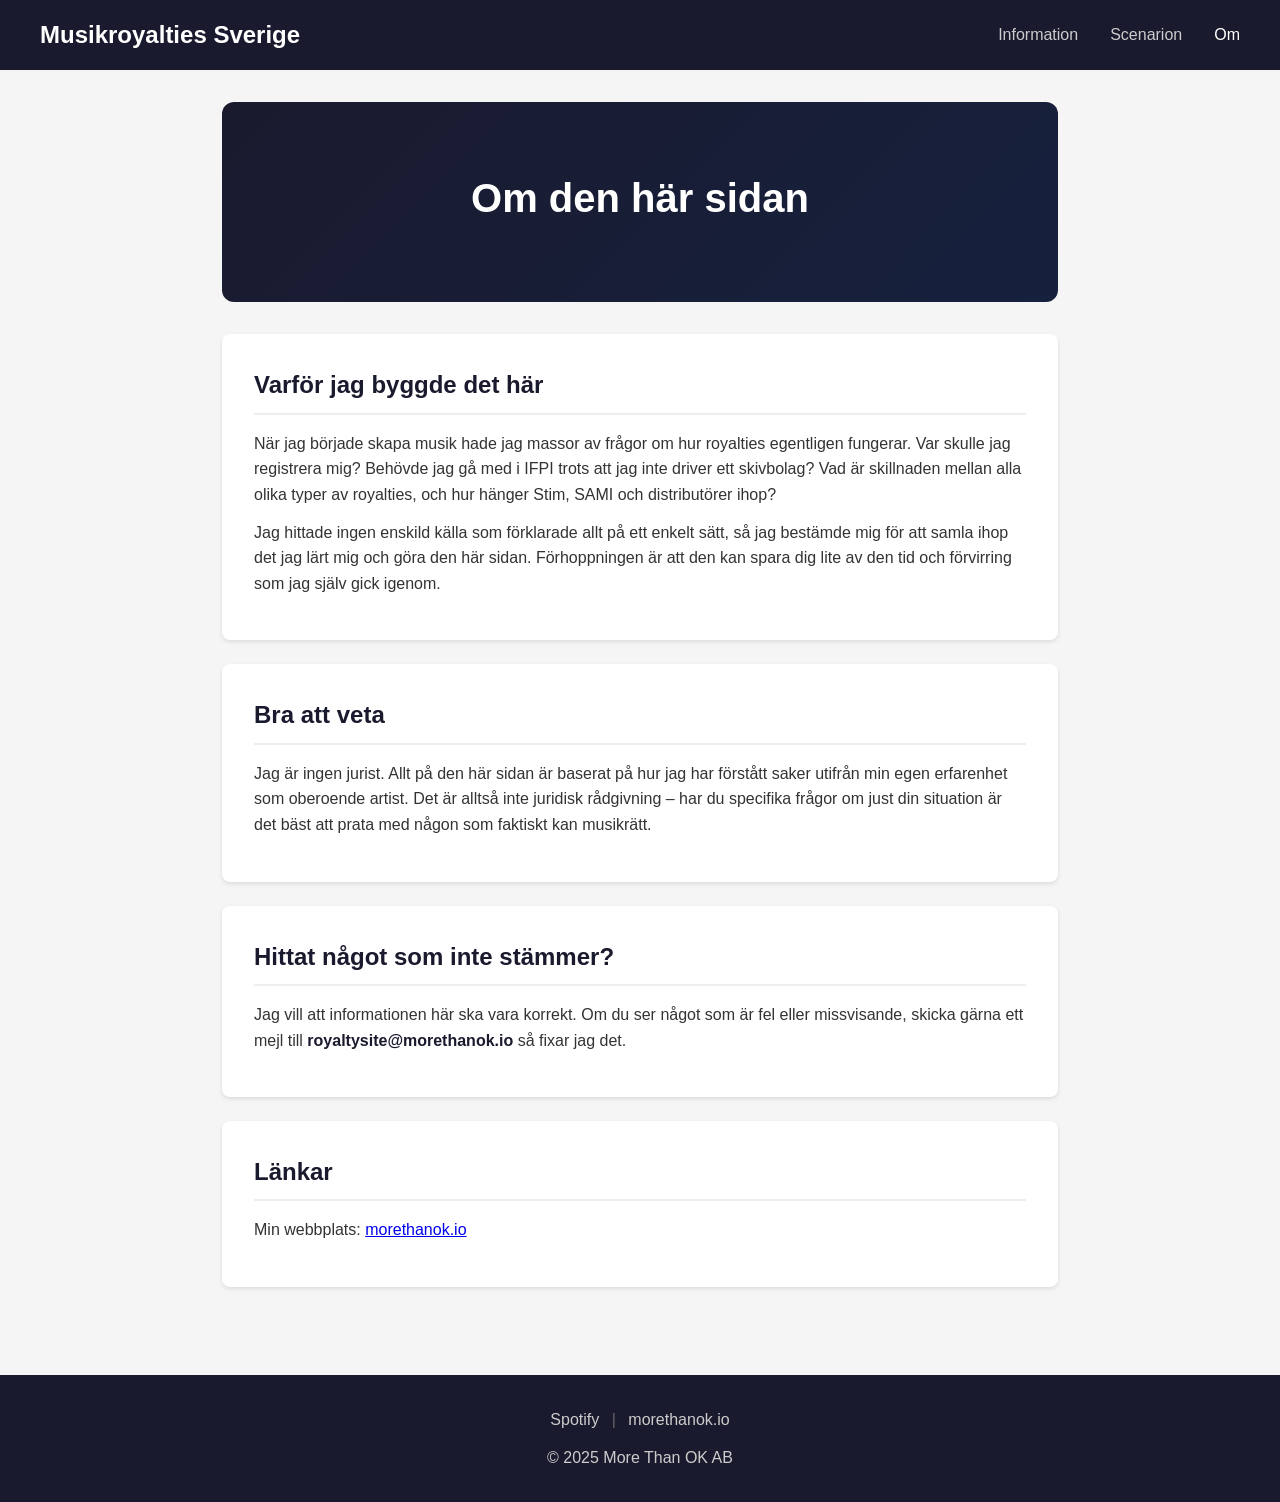
==== about.html @ b242a43a "Update copyright holder to More Than OK AB Replace "Musikroyalties Sverige" with "More Than OK AB" i" ====
<!DOCTYPE html>
<html lang="sv">
<head>
    <meta charset="UTF-8">
    <meta name="viewport" content="width=device-width, initial-scale=1.0">
    <title>Om - Musikroyalties i Sverige</title>
    <link rel="stylesheet" href="css/styles.css">
</head>
<body>
    <header>
        <nav>
            <div class="logo">Musikroyalties Sverige</div>
            <ul class="nav-links">
                <li><a href="index.html">Information</a></li>
                <li><a href="scenarios.html">Scenarion</a></li>
                <li><a href="about.html" class="active">Om</a></li>
            </ul>
        </nav>
    </header>

    <main>
        <section class="hero">
            <h1>Om den här sidan</h1>
        </section>

        <section class="content-section">
            <h2>Varför jag byggde det här</h2>
            <p>När jag började skapa musik hade jag massor av frågor om hur royalties egentligen fungerar. Var skulle jag registrera mig? Behövde jag gå med i IFPI trots att jag inte driver ett skivbolag? Vad är skillnaden mellan alla olika typer av royalties, och hur hänger Stim, SAMI och distributörer ihop?</p>
            <p>Jag hittade ingen enskild källa som förklarade allt på ett enkelt sätt, så jag bestämde mig för att samla ihop det jag lärt mig och göra den här sidan. Förhoppningen är att den kan spara dig lite av den tid och förvirring som jag själv gick igenom.</p>
        </section>

        <section class="content-section">
            <h2>Bra att veta</h2>
            <p>Jag är ingen jurist. Allt på den här sidan är baserat på hur jag har förstått saker utifrån min egen erfarenhet som oberoende artist. Det är alltså inte juridisk rådgivning &ndash; har du specifika frågor om just din situation är det bäst att prata med någon som faktiskt kan musikrätt.</p>
        </section>

        <section class="content-section">
            <h2>Hittat något som inte stämmer?</h2>
            <p>Jag vill att informationen här ska vara korrekt. Om du ser något som är fel eller missvisande, skicka gärna ett mejl till <strong>royaltysite<!---->@morethanok.io</strong> så fixar jag det.</p>
        </section>

        <section class="content-section">
            <h2>Länkar</h2>
            <p>Min webbplats: <a href="https://morethanok.io" target="_blank" rel="noopener">morethanok.io</a></p>
        </section>
    </main>

    <footer>
        <div class="footer-links">
            <a href="https://open.spotify.com/artist/PLACEHOLDER" target="_blank" rel="noopener">Spotify</a>
            <span class="footer-sep">|</span>
            <a href="https://morethanok.io" target="_blank" rel="noopener">morethanok.io</a>
        </div>
        <p>&copy; 2025 More Than OK AB</p>
    </footer>
</body>
</html>
---- css/styles.css ----
* {
    margin: 0;
    padding: 0;
    box-sizing: border-box;
}

body {
    font-family: -apple-system, BlinkMacSystemFont, 'Segoe UI', Roboto, Oxygen, Ubuntu, sans-serif;
    line-height: 1.6;
    color: #333;
    background: #f5f5f5;
}

header {
    background: #1a1a2e;
    padding: 1rem 2rem;
    position: sticky;
    top: 0;
    z-index: 100;
}

nav {
    max-width: 1200px;
    margin: 0 auto;
    display: flex;
    justify-content: space-between;
    align-items: center;
}

.logo {
    color: #fff;
    font-size: 1.5rem;
    font-weight: bold;
}

.nav-links {
    list-style: none;
    display: flex;
    gap: 2rem;
}

.nav-links a {
    color: #ccc;
    text-decoration: none;
    transition: color 0.3s;
}

.nav-links a:hover,
.nav-links a.active {
    color: #fff;
}

main {
    max-width: 900px;
    margin: 0 auto;
    padding: 2rem;
}

main:has(.toc-layout) {
    max-width: 1140px;
}

.hero {
    text-align: center;
    padding: 4rem 2rem;
    background: linear-gradient(135deg, #1a1a2e, #16213e);
    color: #fff;
    border-radius: 12px;
    margin-bottom: 2rem;
}

.hero h1 {
    font-size: 2.5rem;
    margin-bottom: 0.5rem;
}

.hero-cta {
    display: inline-block;
    margin-top: 1.5rem;
    padding: 0.75rem 2rem;
    background: #fff;
    color: #1a1a2e;
    text-decoration: none;
    font-weight: 600;
    font-size: 1.1rem;
    border-radius: 8px;
    transition: background 0.3s, transform 0.2s;
}

.hero-cta:hover {
    background: #e0e0e0;
    transform: translateY(-2px);
}

/* TOC layout */
.toc-layout {
    display: grid;
    grid-template-columns: 200px 1fr;
    gap: 2rem;
}

.toc-sidebar {
    position: sticky;
    top: 80px;
    align-self: start;
    max-height: calc(100vh - 100px);
    overflow-y: auto;
}

.toc-sidebar ul {
    list-style: none;
    display: flex;
    flex-direction: column;
    gap: 0.25rem;
}

.toc-sidebar a {
    display: block;
    padding: 0.4rem 0.75rem;
    color: #666;
    text-decoration: none;
    font-size: 0.85rem;
    border-left: 3px solid transparent;
    transition: color 0.2s, border-color 0.2s;
}

.toc-sidebar a:hover {
    color: #1a1a2e;
}

.toc-sidebar a.active {
    color: #1a1a2e;
    font-weight: 600;
    border-left-color: #1a1a2e;
}

.content-section {
    background: #fff;
    padding: 2rem;
    margin-bottom: 1.5rem;
    border-radius: 8px;
    box-shadow: 0 2px 4px rgba(0,0,0,0.1);
    scroll-margin-top: 80px;
}

.content-section h2 {
    color: #1a1a2e;
    margin-bottom: 1rem;
    padding-bottom: 0.5rem;
    border-bottom: 2px solid #eee;
}

.content-section .subtitle {
    color: #666;
    font-style: italic;
    margin-bottom: 1rem;
}

/* Scenarios page */
.scenario-selector {
    display: flex;
    flex-wrap: wrap;
    gap: 1rem;
    margin-bottom: 2rem;
}

.scenario-btn {
    padding: 1rem 1.5rem;
    background: #fff;
    border: 2px solid #1a1a2e;
    border-radius: 8px;
    cursor: pointer;
    font-size: 1rem;
    transition: all 0.3s;
}

.scenario-btn:hover {
    background: #1a1a2e;
    color: #fff;
}

.scenario-btn.active {
    background: #1a1a2e;
    color: #fff;
}

.scenario-content {
    display: none;
}

.scenario-content.active {
    display: block;
}

.scenario-detail {
    background: #fff;
    padding: 2rem;
    border-radius: 8px;
    box-shadow: 0 2px 4px rgba(0,0,0,0.1);
}

.scenario-detail h3 {
    color: #1a1a2e;
    margin-bottom: 1rem;
}

.royalty-list {
    list-style: none;
    margin-top: 1rem;
}

.royalty-list li {
    padding: 0.75rem;
    margin-bottom: 0.5rem;
    background: #f8f9fa;
    border-left: 4px solid #1a1a2e;
    border-radius: 0 4px 4px 0;
}

.organization-tag {
    display: inline-block;
    background: #e9ecef;
    padding: 0.25rem 0.5rem;
    border-radius: 4px;
    font-size: 0.85rem;
    margin-left: 0.5rem;
    color: #495057;
}

footer {
    text-align: center;
    padding: 2rem;
    background: #1a1a2e;
    color: #ccc;
    margin-top: 2rem;
}

.footer-links {
    margin-bottom: 0.75rem;
}

.footer-links a {
    color: #ccc;
    text-decoration: none;
    transition: color 0.3s;
}

.footer-links a:hover {
    color: #fff;
}

.footer-sep {
    margin: 0 0.5rem;
    color: #666;
}

.content-section h3 {
    color: #1a1a2e;
    margin-top: 1.5rem;
    margin-bottom: 0.75rem;
}

.content-section p {
    margin-bottom: 0.75rem;
}

.content-section ul, .content-section ol {
    margin-left: 1.5rem;
    margin-bottom: 1rem;
}

.content-section li {
    margin-bottom: 0.4rem;
}

.info-box {
    background: #f0f4ff;
    border-left: 4px solid #1a1a2e;
    padding: 1rem 1.25rem;
    border-radius: 0 6px 6px 0;
    margin: 1rem 0;
}

.info-box p {
    margin-bottom: 0;
}

.info-box.warning {
    background: #fff8e1;
    border-left-color: #f9a825;
}

.info-box.tip {
    background: #e8f5e9;
    border-left-color: #2e7d32;
}

.org-grid {
    display: grid;
    grid-template-columns: 1fr 1fr;
    gap: 1rem;
    margin: 1rem 0;
}

.org-card {
    background: #f8f9fa;
    border-radius: 8px;
    padding: 1.25rem;
    border: 1px solid #e9ecef;
}

.org-card h4 {
    color: #1a1a2e;
    margin-bottom: 0.5rem;
    font-size: 1.1rem;
}

.org-card p {
    font-size: 0.95rem;
    margin-bottom: 0.4rem;
}

.org-card .org-type {
    display: inline-block;
    background: #1a1a2e;
    color: #fff;
    padding: 0.15rem 0.5rem;
    border-radius: 4px;
    font-size: 0.8rem;
    margin-bottom: 0.5rem;
}

.royalty-type-card {
    background: #f8f9fa;
    border-radius: 8px;
    padding: 1.25rem;
    margin-bottom: 1rem;
    border-left: 4px solid #1a1a2e;
}

.royalty-type-card h4 {
    color: #1a1a2e;
    margin-bottom: 0.5rem;
}

strong {
    color: #1a1a2e;
}

@media (max-width: 768px) {
    main:has(.toc-layout) {
        max-width: 900px;
    }

    .toc-layout {
        grid-template-columns: 1fr;
        gap: 0;
    }

    .toc-sidebar {
        position: static;
        max-height: none;
        overflow-x: auto;
        margin-bottom: 1rem;
        padding-bottom: 0.5rem;
    }

    .toc-sidebar ul {
        flex-direction: row;
        gap: 0;
    }

    .toc-sidebar a {
        white-space: nowrap;
        border-left: none;
        border-bottom: 3px solid transparent;
        padding: 0.4rem 0.6rem;
    }

    .toc-sidebar a.active {
        border-left: none;
        border-bottom-color: #1a1a2e;
    }

    .org-grid {
        grid-template-columns: 1fr;
    }

    .hero h1 {
        font-size: 1.8rem;
    }

    .scenario-selector {
        flex-direction: column;
    }

    .scenario-btn {
        width: 100%;
    }
}
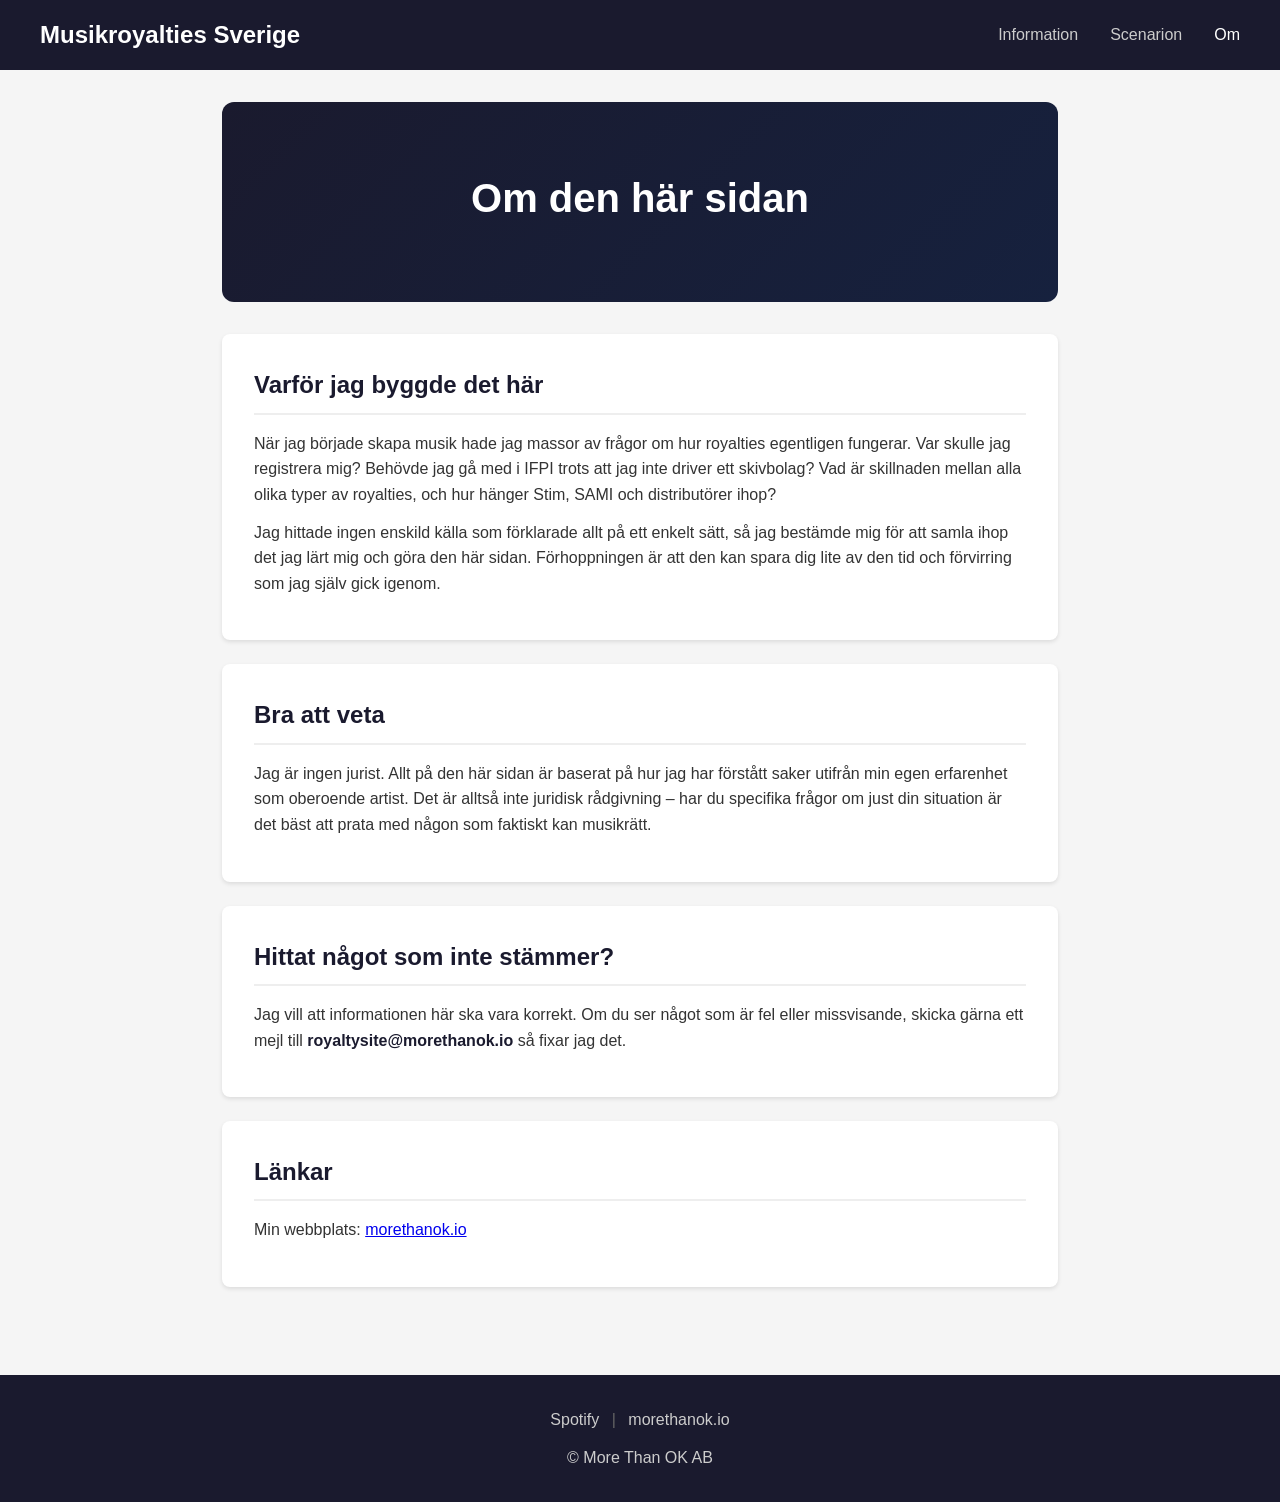
==== commit b4a69cc4: "Remove dates for copyright" ====
--- a/about.html
+++ b/about.html
@@ -51,7 +51,7 @@
             <span class="footer-sep">|</span>
             <a href="https://morethanok.io" target="_blank" rel="noopener">morethanok.io</a>
         </div>
-        <p>&copy; 2025 More Than OK AB</p>
+        <p>&copy; More Than OK AB</p>
     </footer>
 </body>
 </html>
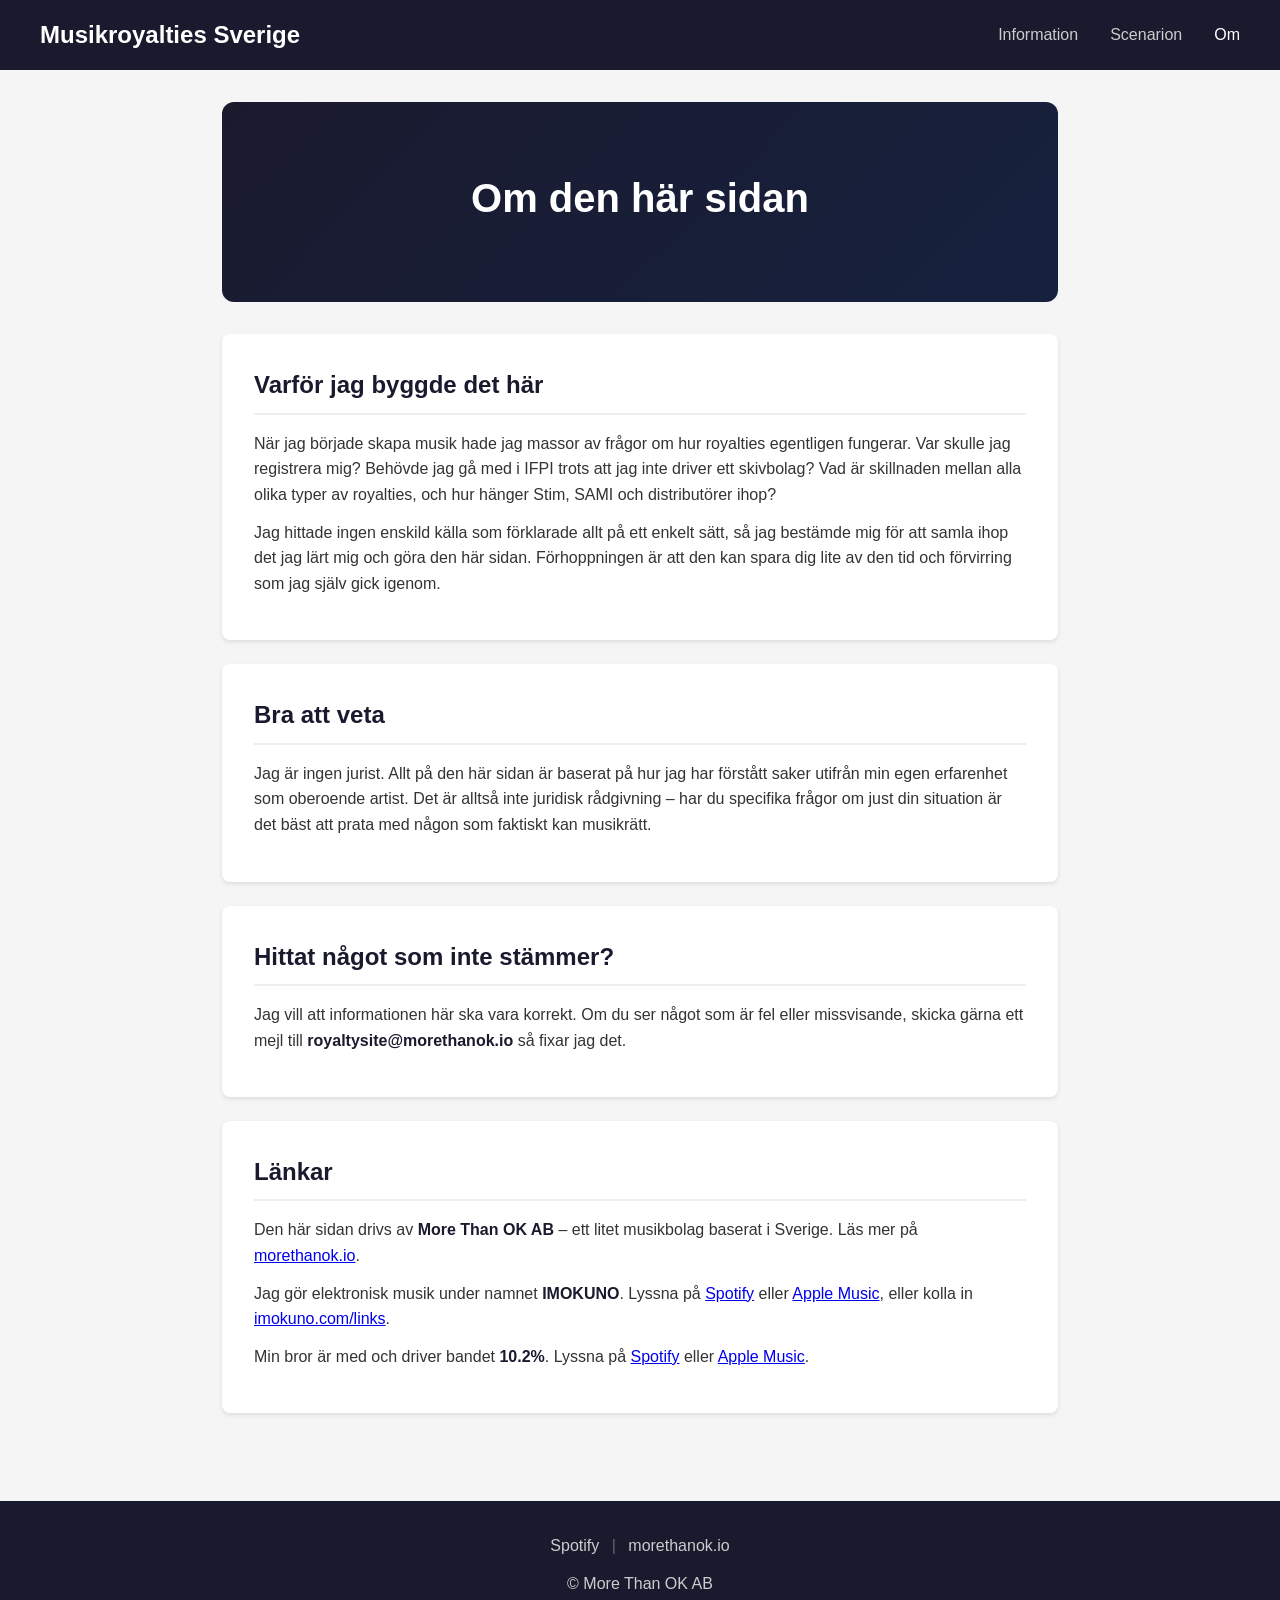
==== commit 81c2bd4a: "Expand links section on the about page Add a short description of More Than OK AB, an IMOKUNO sectio" ====
--- a/about.html
+++ b/about.html
@@ -3,12 +3,17 @@
 <head>
     <meta charset="UTF-8">
     <meta name="viewport" content="width=device-width, initial-scale=1.0">
+    <meta name="description" content="Om sidan Musikroyalties i Sverige — en guide byggd av en oberoende artist för att hjälpa musikskapare förstå sina rättigheter.">
+    <meta property="og:title" content="Om - Musikroyalties i Sverige">
+    <meta property="og:description" content="Om sidan Musikroyalties i Sverige — en guide byggd av en oberoende artist för att hjälpa musikskapare förstå sina rättigheter.">
+    <meta property="og:type" content="website">
+    <meta property="og:locale" content="sv_SE">
     <title>Om - Musikroyalties i Sverige</title>
     <link rel="stylesheet" href="css/styles.css">
 </head>
 <body>
     <header>
-        <nav>
+        <nav aria-label="Huvudnavigering">
             <div class="logo">Musikroyalties Sverige</div>
             <ul class="nav-links">
                 <li><a href="index.html">Information</a></li>
@@ -41,7 +46,9 @@
 
         <section class="content-section">
             <h2>Länkar</h2>
-            <p>Min webbplats: <a href="https://morethanok.io" target="_blank" rel="noopener">morethanok.io</a></p>
+            <p>Den här sidan drivs av <strong>More Than OK AB</strong> &ndash; ett litet musikbolag baserat i Sverige. Läs mer på <a href="https://morethanok.io" target="_blank" rel="noopener">morethanok.io</a>.</p>
+            <p>Jag gör elektronisk musik under namnet <strong>IMOKUNO</strong>. Lyssna på <a href="https://open.spotify.com/artist/PLACEHOLDER_IMOKUNO" target="_blank" rel="noopener">Spotify</a> eller <a href="https://music.apple.com/artist/PLACEHOLDER_IMOKUNO" target="_blank" rel="noopener">Apple Music</a>, eller kolla in <a href="https://imokuno.com/links" target="_blank" rel="noopener">imokuno.com/links</a>.</p>
+            <p>Min bror är med och driver bandet <strong>10.2%</strong>. Lyssna på <a href="https://open.spotify.com/artist/PLACEHOLDER_102" target="_blank" rel="noopener">Spotify</a> eller <a href="https://music.apple.com/artist/PLACEHOLDER_102" target="_blank" rel="noopener">Apple Music</a>.</p>
         </section>
     </main>
 
--- a/css/styles.css
+++ b/css/styles.css
@@ -156,6 +156,13 @@
     margin-bottom: 1rem;
 }
 
+.scenario-missing {
+    text-align: center;
+    color: #666;
+    margin-top: 2rem;
+    font-size: 0.95rem;
+}
+
 /* Scenarios page */
 .scenario-selector {
     display: flex;
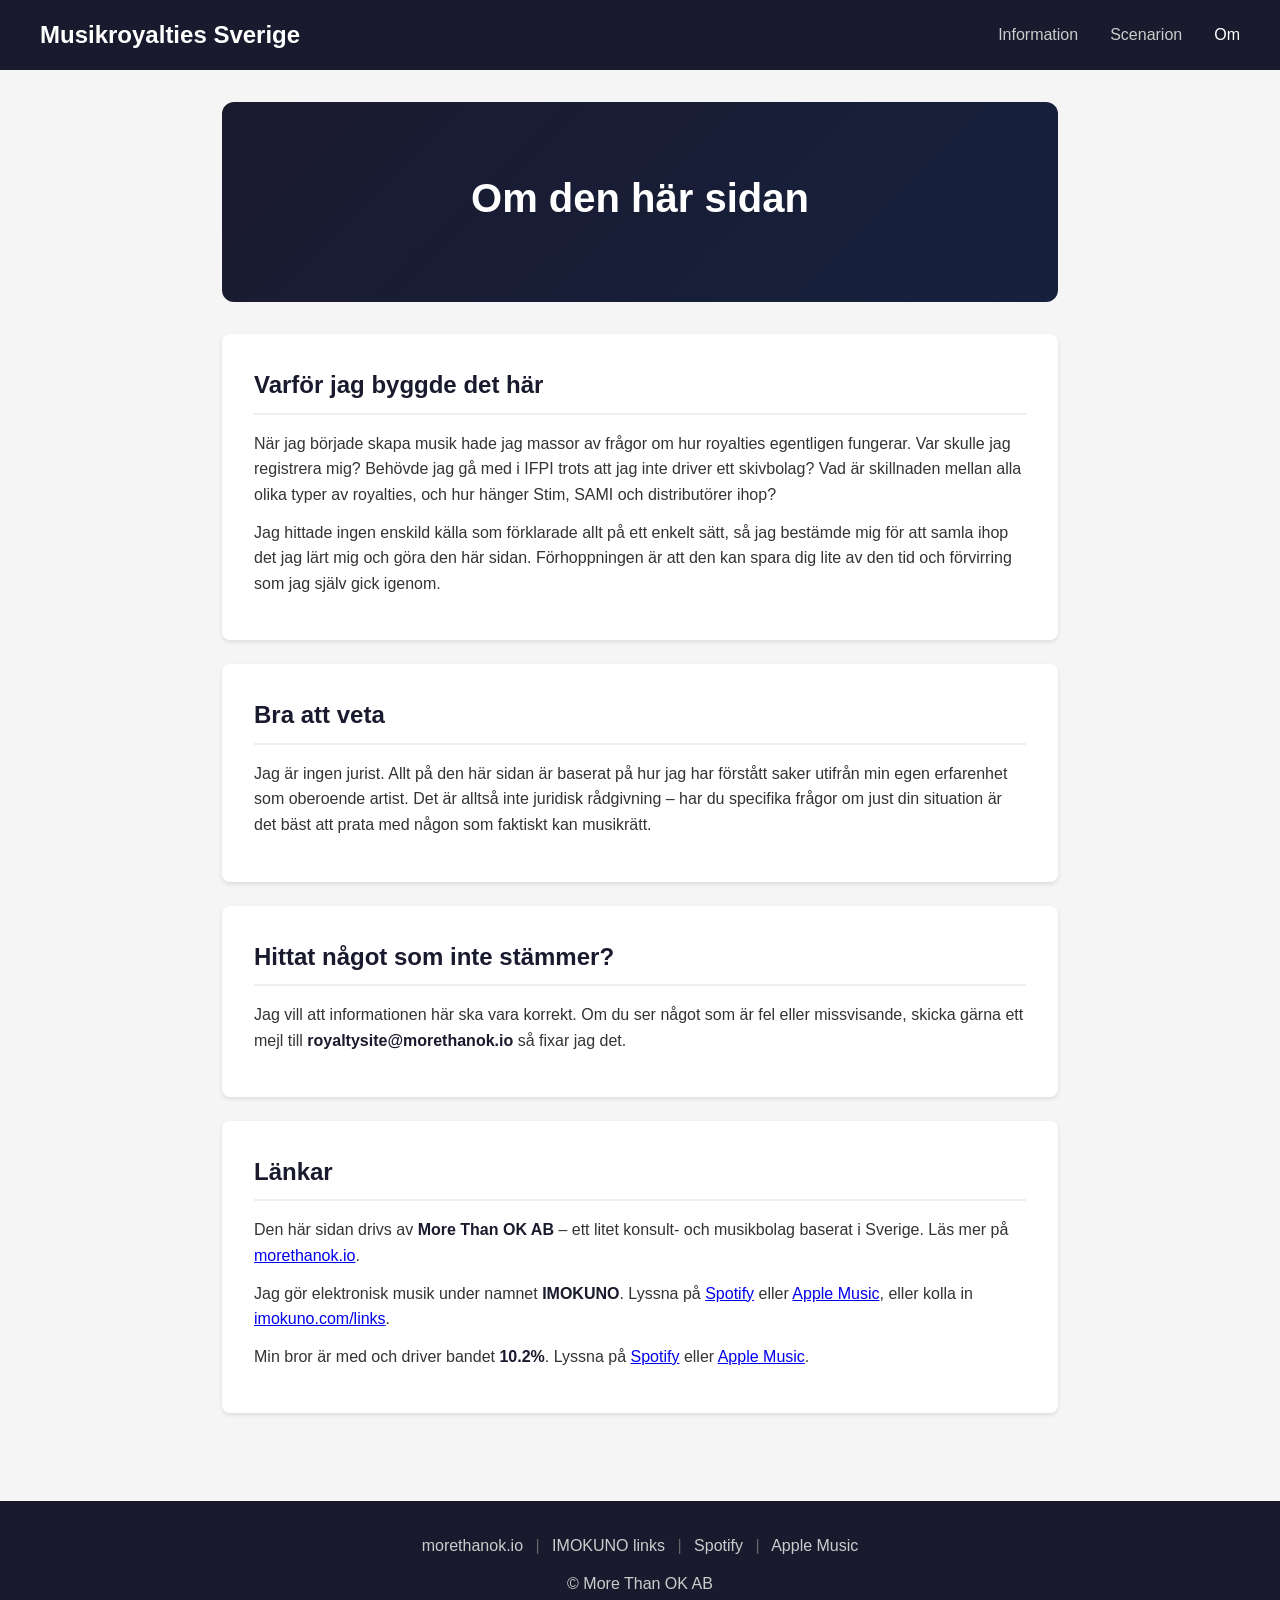
==== commit ce1ffec3: "Update links and footer links" ====
--- a/about.html
+++ b/about.html
@@ -46,17 +46,21 @@
 
         <section class="content-section">
             <h2>Länkar</h2>
-            <p>Den här sidan drivs av <strong>More Than OK AB</strong> &ndash; ett litet musikbolag baserat i Sverige. Läs mer på <a href="https://morethanok.io" target="_blank" rel="noopener">morethanok.io</a>.</p>
-            <p>Jag gör elektronisk musik under namnet <strong>IMOKUNO</strong>. Lyssna på <a href="https://open.spotify.com/artist/PLACEHOLDER_IMOKUNO" target="_blank" rel="noopener">Spotify</a> eller <a href="https://music.apple.com/artist/PLACEHOLDER_IMOKUNO" target="_blank" rel="noopener">Apple Music</a>, eller kolla in <a href="https://imokuno.com/links" target="_blank" rel="noopener">imokuno.com/links</a>.</p>
-            <p>Min bror är med och driver bandet <strong>10.2%</strong>. Lyssna på <a href="https://open.spotify.com/artist/PLACEHOLDER_102" target="_blank" rel="noopener">Spotify</a> eller <a href="https://music.apple.com/artist/PLACEHOLDER_102" target="_blank" rel="noopener">Apple Music</a>.</p>
+            <p>Den här sidan drivs av <strong>More Than OK AB</strong> &ndash; ett litet konsult- och musikbolag baserat i Sverige. Läs mer på <a href="https://morethanok.io" target="_blank" rel="noopener">morethanok.io</a>.</p>
+            <p>Jag gör elektronisk musik under namnet <strong>IMOKUNO</strong>. Lyssna på <a href="https://open.spotify.com/artist/0EVQphwLZd9lsc7y5knix9" target="_blank" rel="noopener">Spotify</a> eller <a href="https://music.apple.com/us/artist/imokuno/1707588863" target="_blank" rel="noopener">Apple Music</a>, eller kolla in <a href="https://imokuno.com/links" target="_blank" rel="noopener">imokuno.com/links</a>.</p>
+            <p>Min bror är med och driver bandet <strong>10.2%</strong>. Lyssna på <a href="https://open.spotify.com/artist/6sObrcMSo8LcFzXeXWxwHH" target="_blank" rel="noopener">Spotify</a> eller <a href="https://music.apple.com/us/artist/10-2/1720387253" target="_blank" rel="noopener">Apple Music</a>.</p>
         </section>
     </main>
 
     <footer>
         <div class="footer-links">
-            <a href="https://open.spotify.com/artist/PLACEHOLDER" target="_blank" rel="noopener">Spotify</a>
+            <a href="https://morethanok.io" target="_blank" rel="noopener">morethanok.io</a>
             <span class="footer-sep">|</span>
-            <a href="https://morethanok.io" target="_blank" rel="noopener">morethanok.io</a>
+            <a href="https://imokuno.com/links" target="_blank" rel="noopener">IMOKUNO links</a>
+            <span class="footer-sep">|</span>
+            <a href="https://open.spotify.com/artist/0EVQphwLZd9lsc7y5knix9" target="_blank" rel="noopener">Spotify</a>
+            <span class="footer-sep">|</span>
+            <a href="https://music.apple.com/us/artist/imokuno/1707588863" target="_blank" rel="noopener">Apple Music</a>
         </div>
         <p>&copy; More Than OK AB</p>
     </footer>
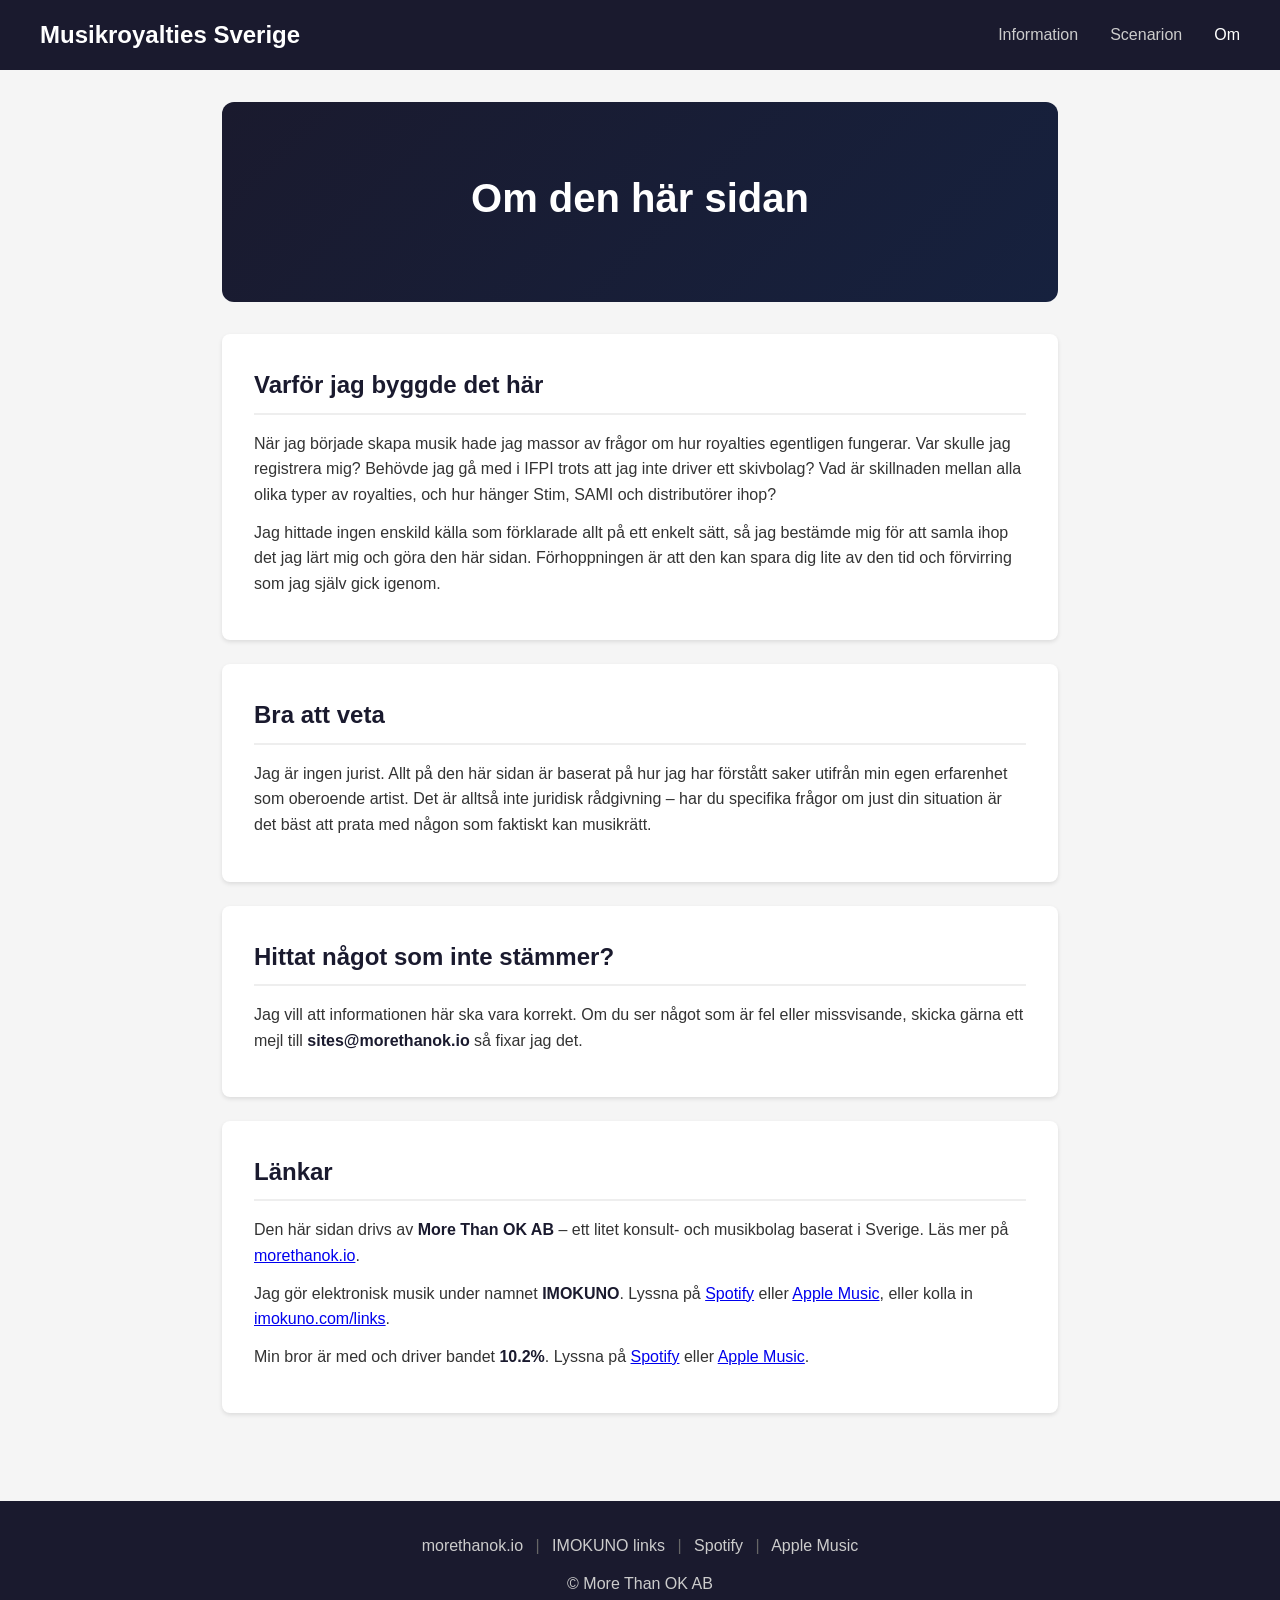
==== commit 34dfc502: "Update contact email to sites@morethanok.io and fix duplicate closing tags in scenarios.html Co-Auth" ====
--- a/about.html
+++ b/about.html
@@ -41,7 +41,7 @@
 
         <section class="content-section">
             <h2>Hittat något som inte stämmer?</h2>
-            <p>Jag vill att informationen här ska vara korrekt. Om du ser något som är fel eller missvisande, skicka gärna ett mejl till <strong>royaltysite<!---->@morethanok.io</strong> så fixar jag det.</p>
+            <p>Jag vill att informationen här ska vara korrekt. Om du ser något som är fel eller missvisande, skicka gärna ett mejl till <strong>sites<!---->@morethanok.io</strong> så fixar jag det.</p>
         </section>
 
         <section class="content-section">
--- a/css/styles.css
+++ b/css/styles.css
@@ -355,6 +355,18 @@
 }
 
 @media (max-width: 768px) {
+    header {
+        padding: 0.75rem 1rem;
+    }
+
+    .logo {
+        font-size: 1.1rem;
+    }
+
+    .nav-links {
+        gap: 1rem;
+    }
+
     main:has(.toc-layout) {
         max-width: 900px;
     }
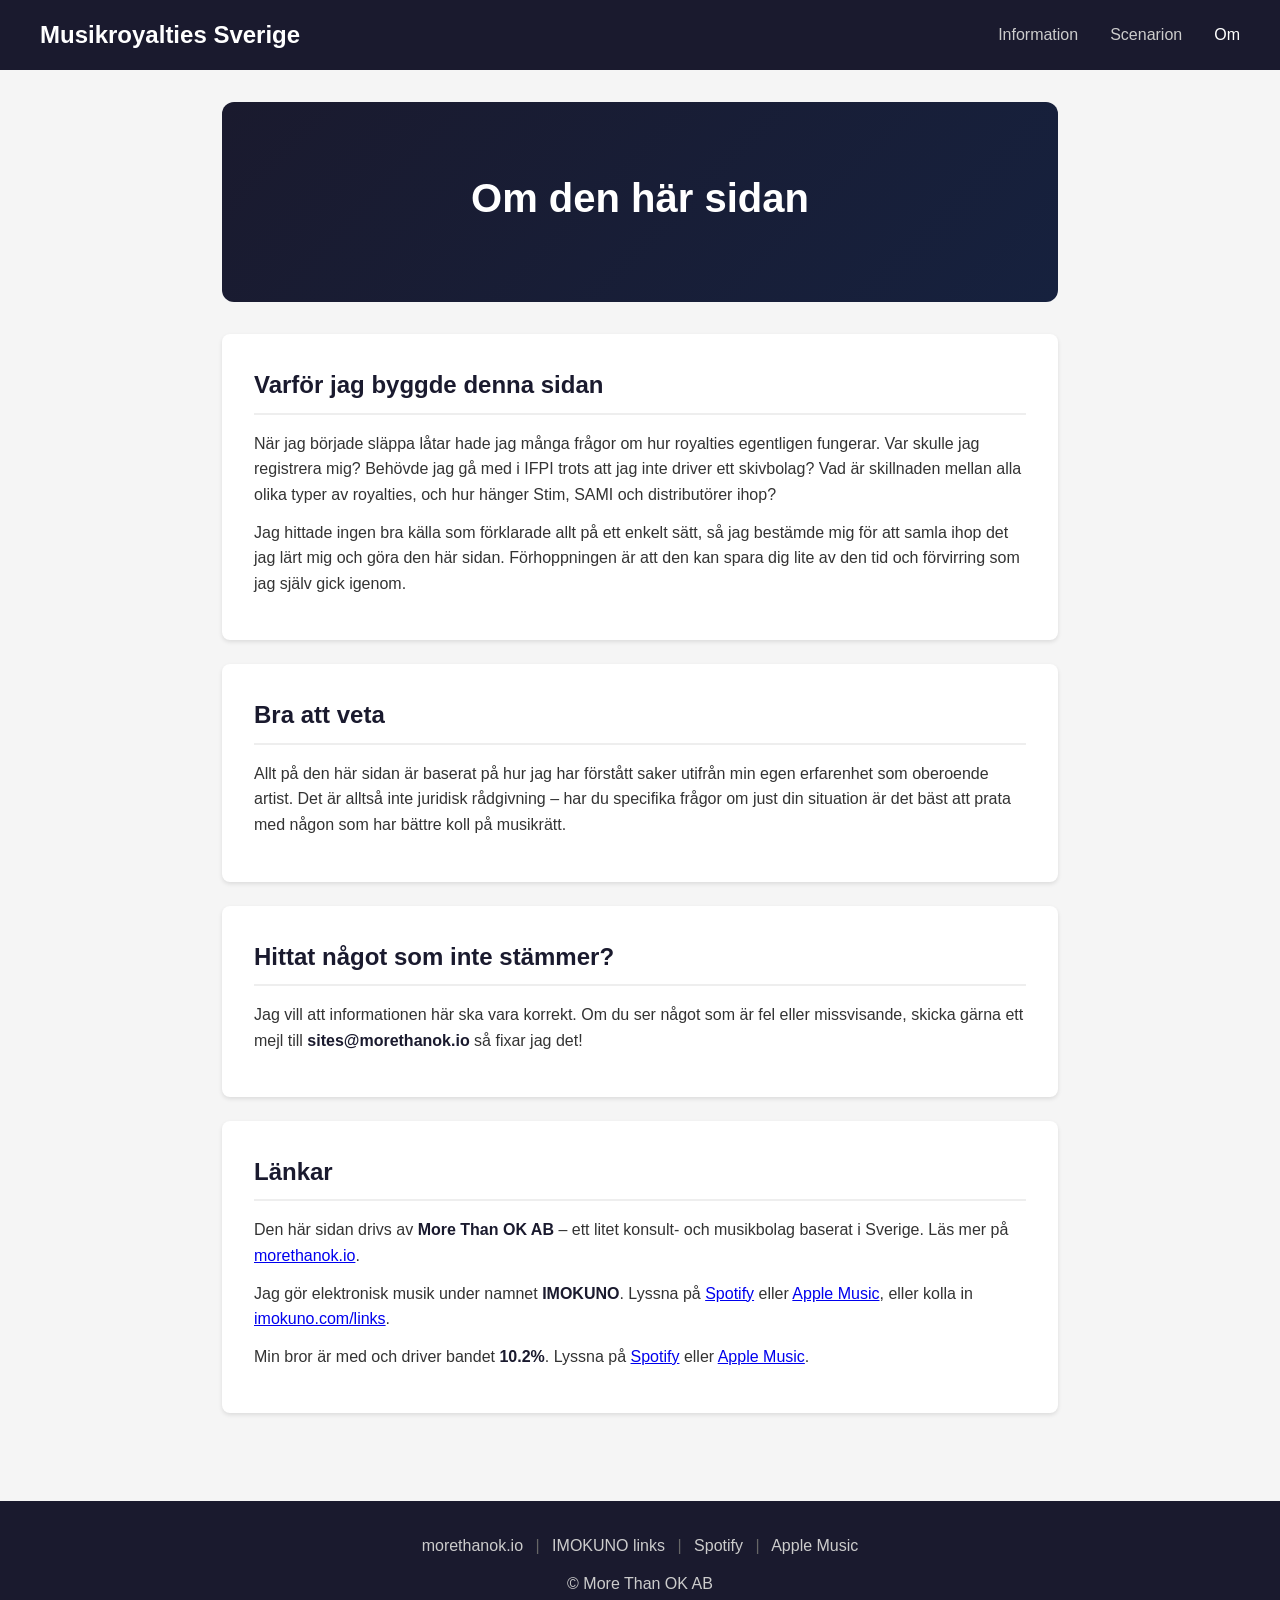
==== commit 63ed7f3f: "Update text slightly" ====
--- a/about.html
+++ b/about.html
@@ -29,19 +29,19 @@
         </section>
 
         <section class="content-section">
-            <h2>Varför jag byggde det här</h2>
-            <p>När jag började skapa musik hade jag massor av frågor om hur royalties egentligen fungerar. Var skulle jag registrera mig? Behövde jag gå med i IFPI trots att jag inte driver ett skivbolag? Vad är skillnaden mellan alla olika typer av royalties, och hur hänger Stim, SAMI och distributörer ihop?</p>
-            <p>Jag hittade ingen enskild källa som förklarade allt på ett enkelt sätt, så jag bestämde mig för att samla ihop det jag lärt mig och göra den här sidan. Förhoppningen är att den kan spara dig lite av den tid och förvirring som jag själv gick igenom.</p>
+            <h2>Varför jag byggde denna sidan</h2>
+            <p>När jag började släppa låtar hade jag många frågor om hur royalties egentligen fungerar. Var skulle jag registrera mig? Behövde jag gå med i IFPI trots att jag inte driver ett skivbolag? Vad är skillnaden mellan alla olika typer av royalties, och hur hänger Stim, SAMI och distributörer ihop?</p>
+            <p>Jag hittade ingen bra källa som förklarade allt på ett enkelt sätt, så jag bestämde mig för att samla ihop det jag lärt mig och göra den här sidan. Förhoppningen är att den kan spara dig lite av den tid och förvirring som jag själv gick igenom.</p>
         </section>
 
         <section class="content-section">
             <h2>Bra att veta</h2>
-            <p>Jag är ingen jurist. Allt på den här sidan är baserat på hur jag har förstått saker utifrån min egen erfarenhet som oberoende artist. Det är alltså inte juridisk rådgivning &ndash; har du specifika frågor om just din situation är det bäst att prata med någon som faktiskt kan musikrätt.</p>
+            <p>Allt på den här sidan är baserat på hur jag har förstått saker utifrån min egen erfarenhet som oberoende artist. Det är alltså inte juridisk rådgivning &ndash; har du specifika frågor om just din situation är det bäst att prata med någon som har bättre koll på musikrätt.</p>
         </section>
 
         <section class="content-section">
             <h2>Hittat något som inte stämmer?</h2>
-            <p>Jag vill att informationen här ska vara korrekt. Om du ser något som är fel eller missvisande, skicka gärna ett mejl till <strong>sites<!---->@morethanok.io</strong> så fixar jag det.</p>
+            <p>Jag vill att informationen här ska vara korrekt. Om du ser något som är fel eller missvisande, skicka gärna ett mejl till <strong>sites<!---->@morethanok.io</strong> så fixar jag det!</p>
         </section>
 
         <section class="content-section">
--- a/css/styles.css
+++ b/css/styles.css
@@ -134,6 +134,10 @@
     border-left-color: #1a1a2e;
 }
 
+.toc-toggle {
+    display: none;
+}
+
 .content-section {
     background: #fff;
     padding: 2rem;
@@ -377,28 +381,67 @@
     }
 
     .toc-sidebar {
-        position: static;
+        position: sticky;
+        top: 55px;
         max-height: none;
-        overflow-x: auto;
+        overflow: visible;
         margin-bottom: 1rem;
-        padding-bottom: 0.5rem;
+        padding-bottom: 0;
+        background: #f5f5f5;
+        z-index: 50;
+        border-bottom: 1px solid #ddd;
+    }
+
+    .content-section {
+        scroll-margin-top: 105px;
+    }
+
+    .toc-toggle {
+        display: flex;
+        width: 100%;
+        padding: 0.6rem 0.75rem;
+        background: none;
+        border: none;
+        font-size: 0.9rem;
+        font-weight: 600;
+        color: #1a1a2e;
+        cursor: pointer;
+        justify-content: space-between;
+        align-items: center;
+        font-family: inherit;
+        text-align: left;
+    }
+
+    .toc-arrow {
+        display: inline-block;
+        transition: transform 0.2s;
+    }
+
+    .toc-sidebar.open .toc-arrow {
+        transform: rotate(180deg);
     }
 
     .toc-sidebar ul {
-        flex-direction: row;
-        gap: 0;
+        display: none;
+        flex-direction: column;
+        gap: 0.25rem;
+        padding: 0.25rem 0 0.5rem;
+    }
+
+    .toc-sidebar.open ul {
+        display: flex;
     }
 
     .toc-sidebar a {
-        white-space: nowrap;
-        border-left: none;
-        border-bottom: 3px solid transparent;
-        padding: 0.4rem 0.6rem;
+        white-space: normal;
+        border-left: 3px solid transparent;
+        border-bottom: none;
+        padding: 0.4rem 0.75rem;
     }
 
     .toc-sidebar a.active {
-        border-left: none;
-        border-bottom-color: #1a1a2e;
+        border-left-color: #1a1a2e;
+        border-bottom: none;
     }
 
     .org-grid {
